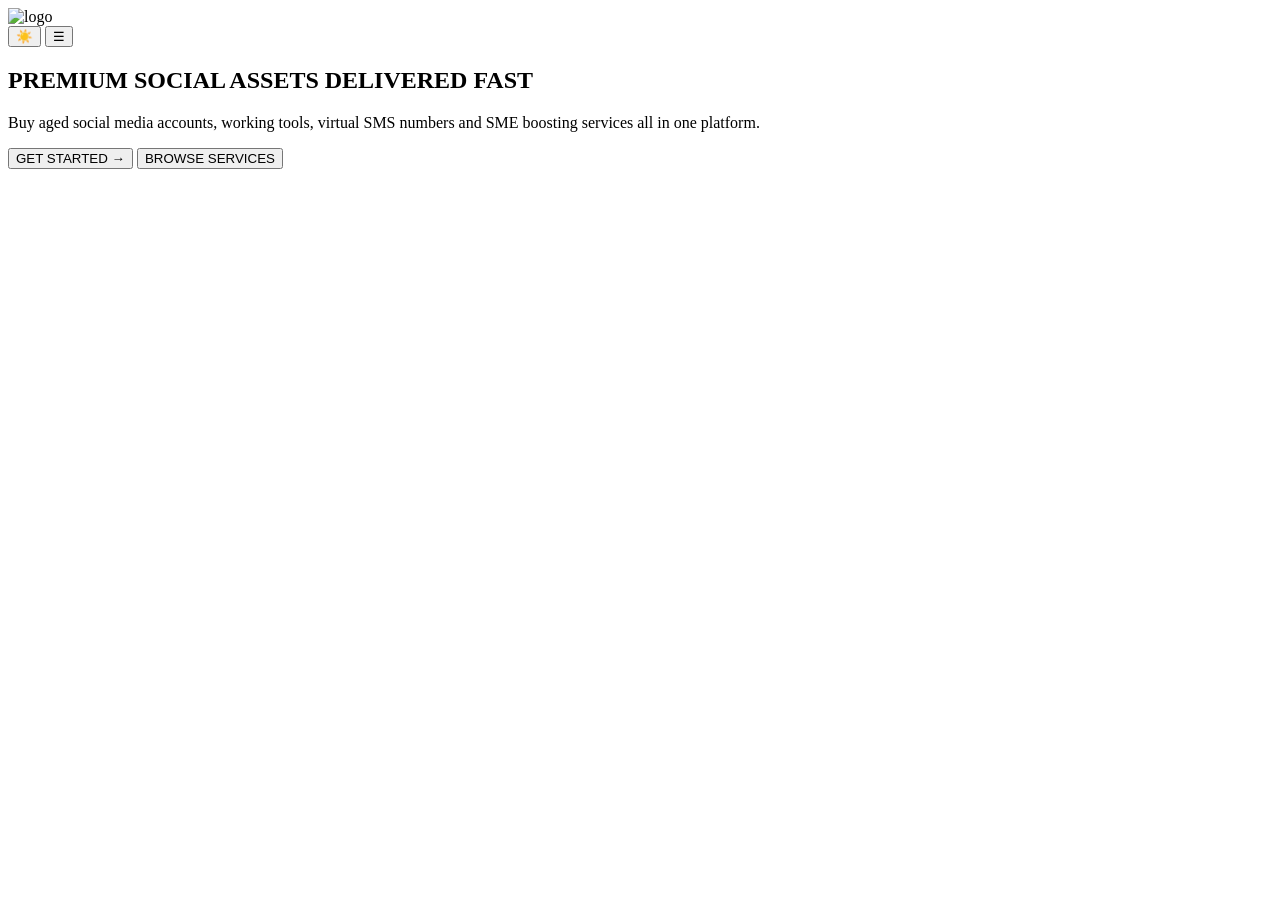
==== index.html @ 92d4f88a "Add initial HTML structure for ThesuftMedia" ====
<!DOCTYPE html>
<html lang="en">
<head>
<meta charset="UTF-8">
<meta name="viewport" content="width=device-width, initial-scale=1.0">
<title>ThesuftMedia</title>

<link rel="stylesheet" href="style.css">

<link rel="preconnect" href="https://fonts.googleapis.com">
<link rel="preconnect" href="https://fonts.gstatic.com" crossorigin>

<link href="https://fonts.googleapis.com/css2?family=Poppins:wght@300;400;500;600;700;800&display=swap" rel="stylesheet">
</head>

<body>

<header>

<div class="logo">

<img src="logo.png" alt="logo">

</div>

<div class="menu">

<button>☀️</button>

<button>☰</button>

</div>

</header>


<section class="hero">

<h1>

PREMIUM

<span>SOCIAL</span>

ASSETS

DELIVERED

FAST

</h1>

<p>

Buy aged social media accounts, working tools,

virtual SMS numbers and SME boosting services

all in one platform.

</p>

<div class="buttons">

<button class="green">

GET STARTED →

</button>

<button class="white">

BROWSE SERVICES

</button>

</div>

</section>

<script src="script.js"></script>

</body>
</html>
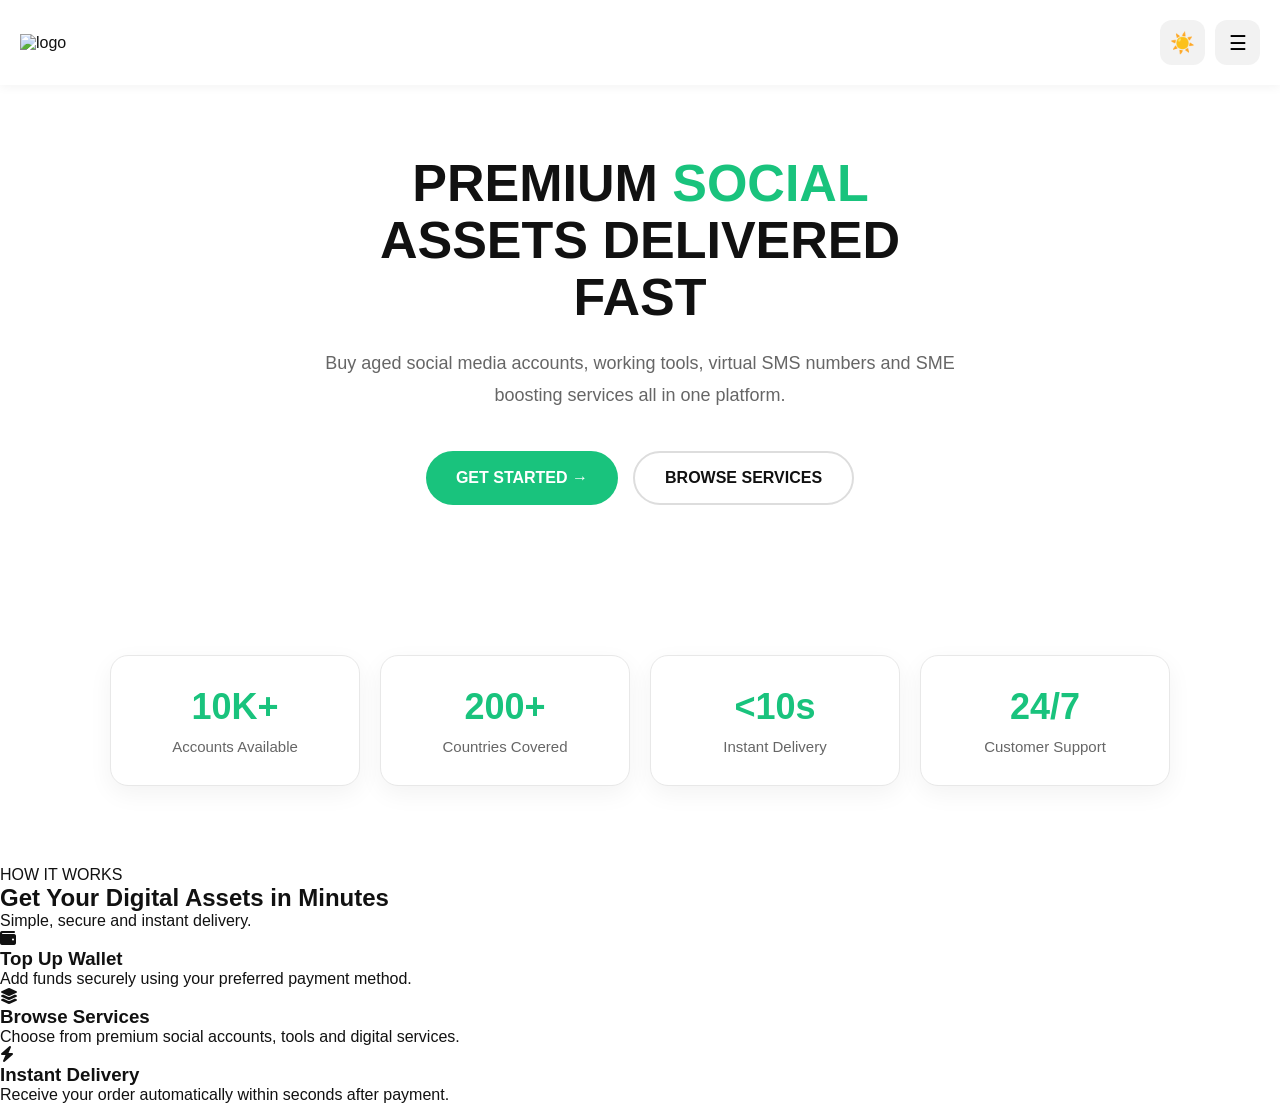
==== commit af88a655: "Enhance index.html with new sections Added statistics and how-it-works sections to the homepage." ====
--- a/index.html
+++ b/index.html
@@ -4,7 +4,7 @@
 <meta charset="UTF-8">
 <meta name="viewport" content="width=device-width, initial-scale=1.0">
 <title>ThesuftMedia</title>
-
+<link rel="stylesheet" href="https://cdnjs.cloudflare.com/ajax/libs/font-awesome/6.6.0/css/all.min.css">
 <link rel="stylesheet" href="style.css">
 
 <link rel="preconnect" href="https://fonts.googleapis.com">
@@ -77,8 +77,85 @@
 </div>
 
 </section>
+<section class="stats">
 
-<script src="script.js"></script>
+    <div class="stat-card">
+        <h2>10K+</h2>
+        <p>Accounts Available</p>
+    </div>
+
+    <div class="stat-card">
+        <h2>200+</h2>
+        <p>Countries Covered</p>
+    </div>
+
+    <div class="stat-card">
+        <h2>&lt;10s</h2>
+        <p>Instant Delivery</p>
+    </div>
+
+    <div class="stat-card">
+        <h2>24/7</h2>
+        <p>Customer Support</p>
+    </div>
+
+</section>
+<section class="how-it-works">
+
+    <div class="section-title">
+        <span>HOW IT WORKS</span>
+        <h2>Get Your Digital Assets in Minutes</h2>
+        <p>Simple, secure and instant delivery.</p>
+    </div>
+
+    <div class="steps">
+
+        <div class="step-card">
+
+            <div class="step-icon">
+                <i class="fa-solid fa-wallet"></i>
+            </div>
+
+            <h3>Top Up Wallet</h3>
+
+            <p>
+                Add funds securely using your preferred payment method.
+            </p>
+
+        </div>
+
+        <div class="step-card">
+
+            <div class="step-icon">
+                <i class="fa-solid fa-layer-group"></i>
+            </div>
+
+            <h3>Browse Services</h3>
+
+            <p>
+                Choose from premium social accounts, tools and digital services.
+            </p>
+
+        </div>
+
+        <div class="step-card">
+
+            <div class="step-icon">
+                <i class="fa-solid fa-bolt"></i>
+            </div>
+
+            <h3>Instant Delivery</h3>
+
+            <p>
+                Receive your order automatically within seconds after payment.
+            </p>
+
+        </div>
+
+    </div>
+
+</section>
+  <script src="script.js"></script>
 
 </body>
 </html>
--- a/style.css
+++ b/style.css
@@ -0,0 +1,157 @@
+*{
+margin:0;
+padding:0;
+box-sizing:border-box;
+font-family:'Poppins',sans-serif;
+}
+
+body{
+background:#ffffff;
+color:#111;
+}
+
+header{
+display:flex;
+justify-content:space-between;
+align-items:center;
+padding:20px;
+position:sticky;
+top:0;
+background:#fff;
+box-shadow:0 2px 10px rgba(0,0,0,.05);
+z-index:1000;
+}
+
+.logo img{
+height:45px;
+}
+
+.menu{
+display:flex;
+gap:10px;
+}
+
+.menu button{
+width:45px;
+height:45px;
+border:none;
+border-radius:12px;
+background:#f2f2f2;
+font-size:20px;
+cursor:pointer;
+transition:.3s;
+}
+
+.menu button:hover{
+background:#19c37d;
+color:white;
+}
+
+.hero{
+padding:70px 20px;
+text-align:center;
+max-width:700px;
+margin:auto;
+}
+
+.hero h1{
+font-size:52px;
+font-weight:800;
+line-height:1.1;
+margin-bottom:20px;
+}
+
+.hero span{
+color:#19c37d;
+}
+
+.hero p{
+font-size:18px;
+color:#666;
+line-height:1.8;
+margin-bottom:40px;
+}
+
+.buttons{
+display:flex;
+justify-content:center;
+gap:15px;
+flex-wrap:wrap;
+}
+
+.green{
+background:#19c37d;
+color:white;
+border:none;
+padding:16px 30px;
+border-radius:50px;
+font-size:16px;
+font-weight:600;
+cursor:pointer;
+transition:.3s;
+}
+
+.green:hover{
+transform:translateY(-3px);
+}
+
+.white{
+background:white;
+color:#111;
+border:2px solid #ddd;
+padding:16px 30px;
+border-radius:50px;
+font-size:16px;
+font-weight:600;
+cursor:pointer;
+transition:.3s;
+}
+
+.white:hover{
+background:#f5f5f5;
+}
+
+@media(max-width:768px){
+
+.hero h1{
+font-size:40px;
+}
+
+.hero p{
+font-size:16px;
+}
+
+}
+.stats{
+    max-width:1100px;
+    margin:60px auto;
+    padding:20px;
+    display:grid;
+    grid-template-columns:repeat(auto-fit,minmax(180px,1fr));
+    gap:20px;
+}
+
+.stat-card{
+    background:#fff;
+    border:1px solid #e8e8e8;
+    border-radius:18px;
+    padding:30px 20px;
+    text-align:center;
+    box-shadow:0 8px 25px rgba(0,0,0,.05);
+    transition:.3s;
+}
+
+.stat-card:hover{
+    transform:translateY(-6px);
+}
+
+.stat-card h2{
+    font-size:36px;
+    color:#19c37d;
+    margin-bottom:10px;
+}
+
+.stat-card p{
+    color:#666;
+    font-size:15px;
+}
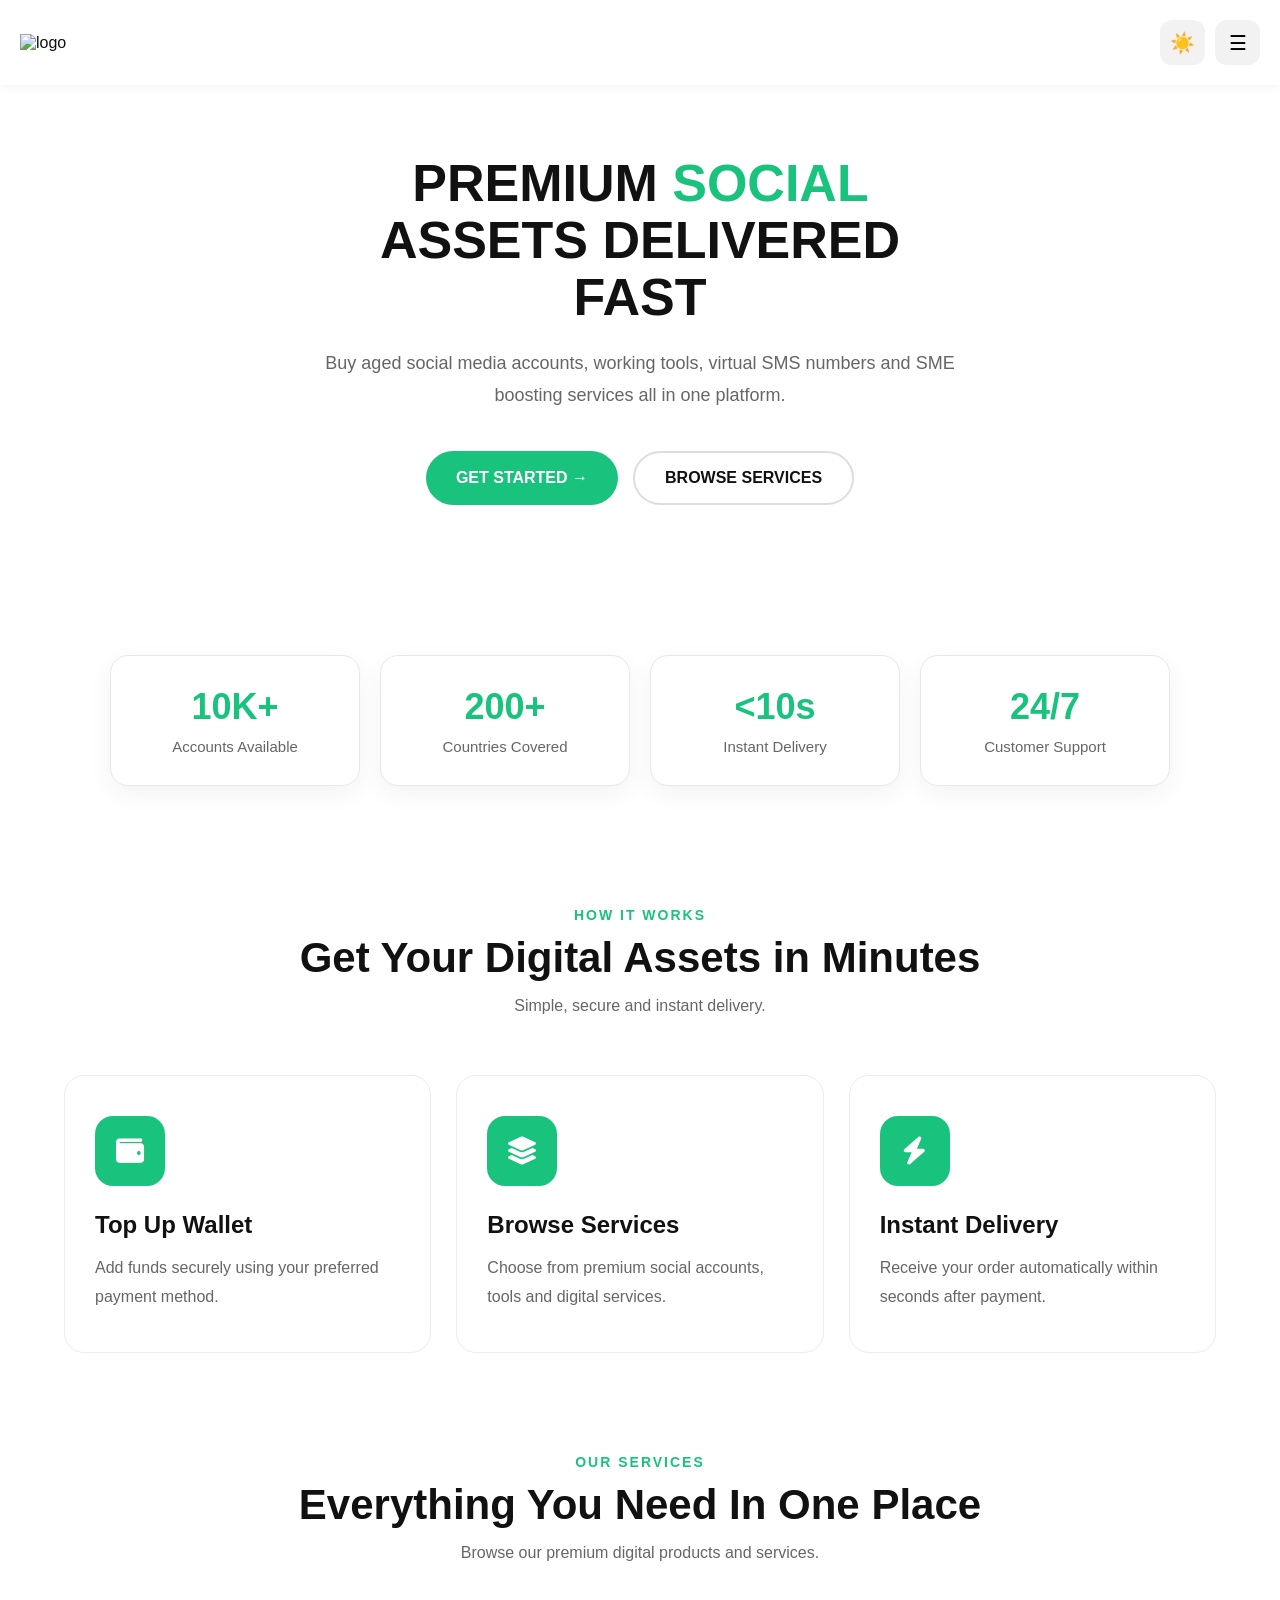
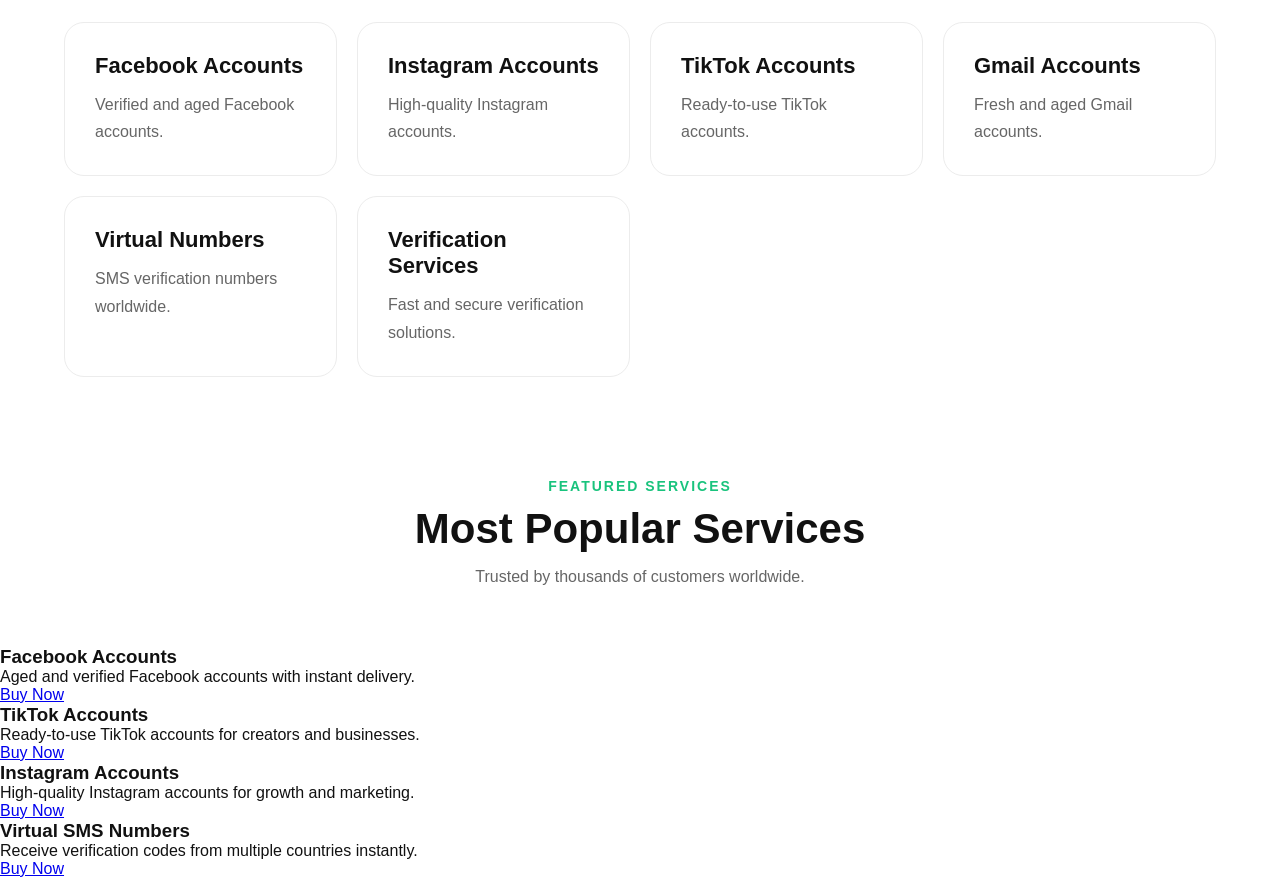
==== commit 91d6b814: "Add services and featured services sections Added sections for services and featured services with c" ====
--- a/index.html
+++ b/index.html
@@ -155,7 +155,87 @@
     </div>
 
 </section>
-  <script src="script.js"></script>
+ <section class="services">
+
+    <div class="section-title">
+        <span>OUR SERVICES</span>
+        <h2>Everything You Need In One Place</h2>
+        <p>Browse our premium digital products and services.</p>
+    </div>
+
+    <div class="service-grid">
+
+        <div class="service-card">
+            <h3>Facebook Accounts</h3>
+            <p>Verified and aged Facebook accounts.</p>
+        </div>
+
+        <div class="service-card">
+            <h3>Instagram Accounts</h3>
+            <p>High-quality Instagram accounts.</p>
+        </div>
+
+        <div class="service-card">
+            <h3>TikTok Accounts</h3>
+            <p>Ready-to-use TikTok accounts.</p>
+        </div>
+
+        <div class="service-card">
+            <h3>Gmail Accounts</h3>
+            <p>Fresh and aged Gmail accounts.</p>
+        </div>
+
+        <div class="service-card">
+            <h3>Virtual Numbers</h3>
+            <p>SMS verification numbers worldwide.</p>
+        </div>
+
+        <div class="service-card">
+            <h3>Verification Services</h3>
+            <p>Fast and secure verification solutions.</p>
+        </div>
+
+    </div>
+
+</section>
+   <section class="featured-services">
+
+    <div class="section-title">
+        <span>FEATURED SERVICES</span>
+        <h2>Most Popular Services</h2>
+        <p>Trusted by thousands of customers worldwide.</p>
+    </div>
+
+    <div class="featured-grid">
+
+        <div class="featured-card">
+            <h3>Facebook Accounts</h3>
+            <p>Aged and verified Facebook accounts with instant delivery.</p>
+            <a href="#" class="buy-btn">Buy Now</a>
+        </div>
+
+        <div class="featured-card">
+            <h3>TikTok Accounts</h3>
+            <p>Ready-to-use TikTok accounts for creators and businesses.</p>
+            <a href="#" class="buy-btn">Buy Now</a>
+        </div>
+
+        <div class="featured-card">
+            <h3>Instagram Accounts</h3>
+            <p>High-quality Instagram accounts for growth and marketing.</p>
+            <a href="#" class="buy-btn">Buy Now</a>
+        </div>
+
+        <div class="featured-card">
+            <h3>Virtual SMS Numbers</h3>
+            <p>Receive verification codes from multiple countries instantly.</p>
+            <a href="#" class="buy-btn">Buy Now</a>
+        </div>
+
+    </div>
+
+</section>
+    <script src="script.js"></script>
 
 </body>
 </html>
--- a/style.css
+++ b/style.css
@@ -155,3 +155,107 @@
     color:#666;
     font-size:15px;
 }
+.how-it-works{
+    width:90%;
+    max-width:1200px;
+    margin:100px auto;
+}
+
+.section-title{
+    text-align:center;
+    margin-bottom:60px;
+}
+
+.section-title span{
+    color:#19c37d;
+    font-size:14px;
+    font-weight:600;
+    letter-spacing:2px;
+}
+
+.section-title h2{
+    font-size:42px;
+    margin-top:10px;
+    font-weight:700;
+}
+
+.section-title p{
+    color:#666;
+    margin-top:15px;
+}
+
+.steps{
+    display:grid;
+    grid-template-columns:repeat(auto-fit,minmax(280px,1fr));
+    gap:25px;
+}
+
+.step-card{
+    background:#fff;
+    border:1px solid #ececec;
+    border-radius:20px;
+    padding:40px 30px;
+    transition:.3s;
+}
+
+.step-card:hover{
+    transform:translateY(-8px);
+    box-shadow:0 20px 50px rgba(0,0,0,.08);
+}
+
+.step-icon{
+    width:70px;
+    height:70px;
+    background:#19c37d;
+    color:white;
+    border-radius:18px;
+    display:flex;
+    justify-content:center;
+    align-items:center;
+    font-size:28px;
+    margin-bottom:25px;
+}
+
+.step-card h3{
+    font-size:24px;
+    margin-bottom:15px;
+}
+
+.step-card p{
+    color:#666;
+    line-height:1.8;
+}
+.services{
+    width:90%;
+    max-width:1200px;
+    margin:100px auto;
+}
+
+.service-grid{
+    display:grid;
+    grid-template-columns:repeat(auto-fit,minmax(250px,1fr));
+    gap:20px;
+}
+
+.service-card{
+    background:#fff;
+    border:1px solid #ececec;
+    border-radius:20px;
+    padding:30px;
+    transition:.3s;
+}
+
+.service-card:hover{
+    transform:translateY(-6px);
+    box-shadow:0 20px 40px rgba(0,0,0,.08);
+}
+
+.service-card h3{
+    margin-bottom:12px;
+    font-size:22px;
+}
+
+.service-card p{
+    color:#666;
+    line-height:1.7;
+}
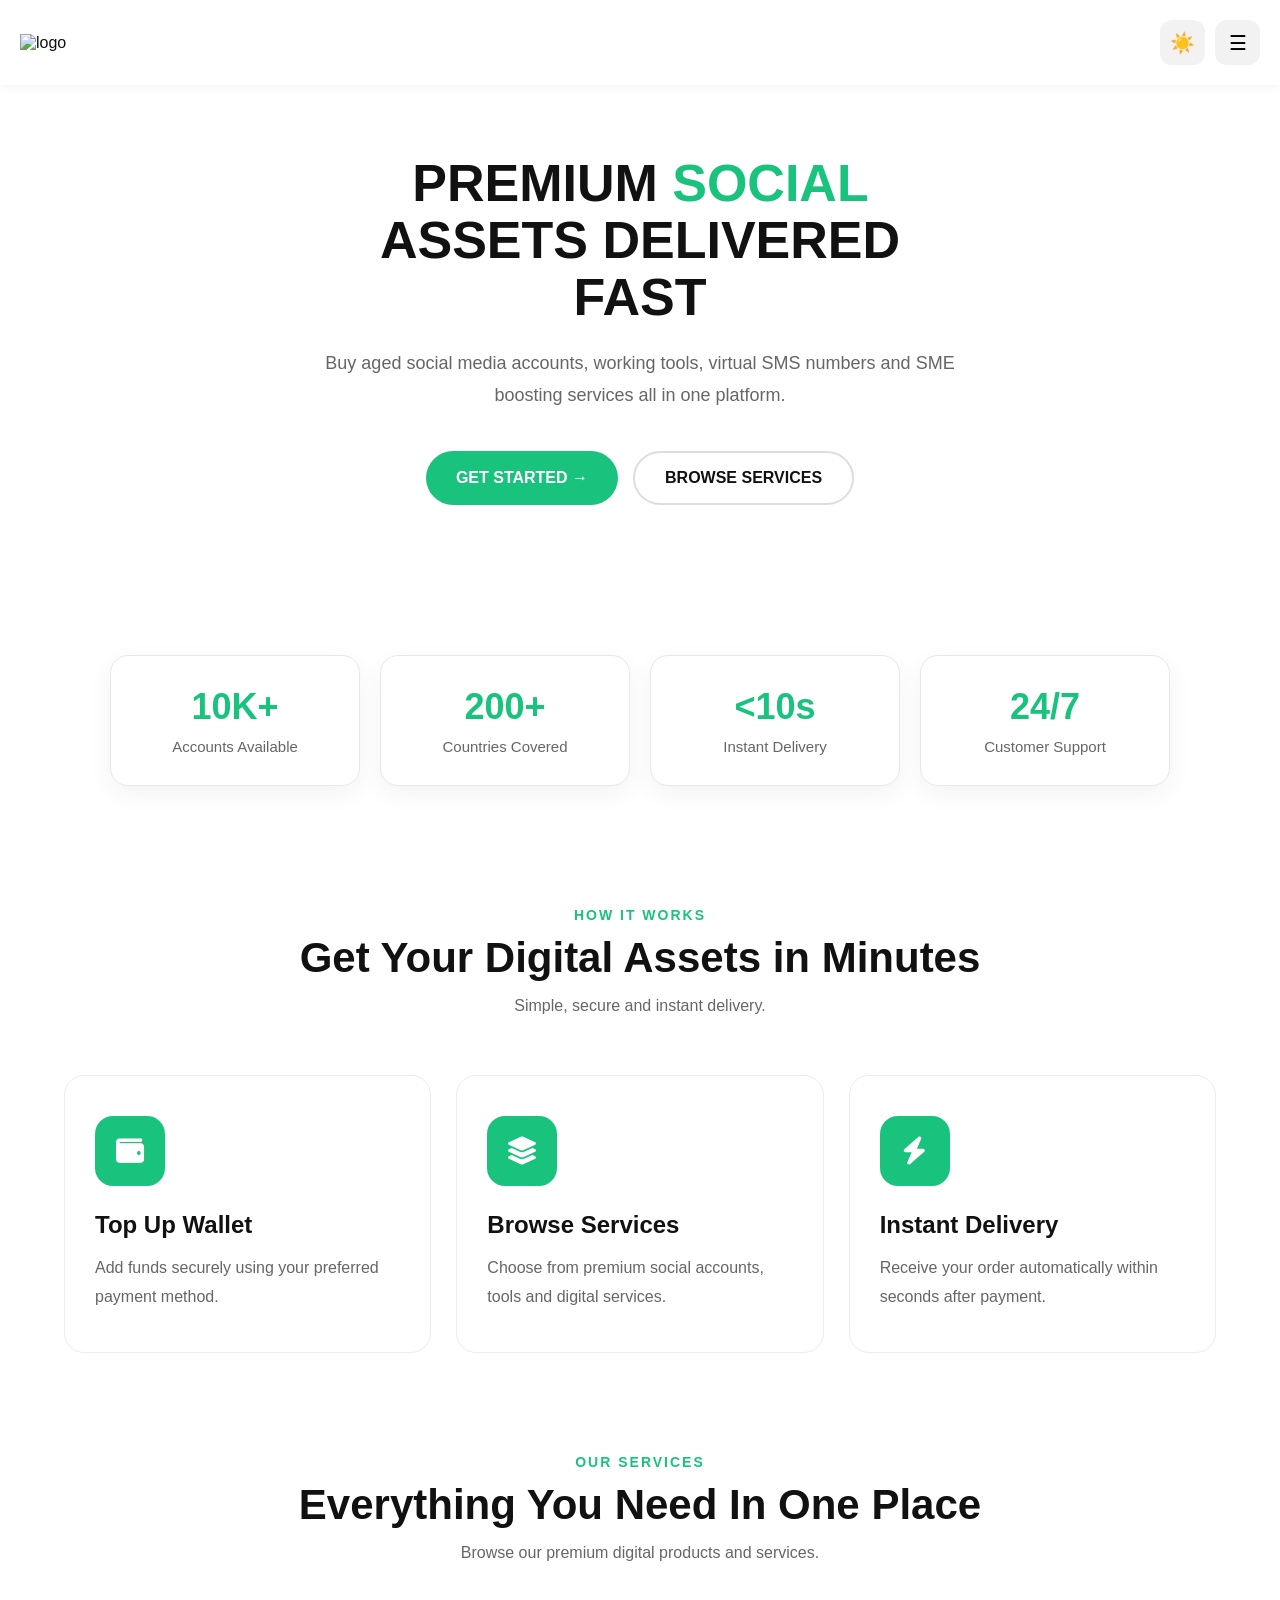
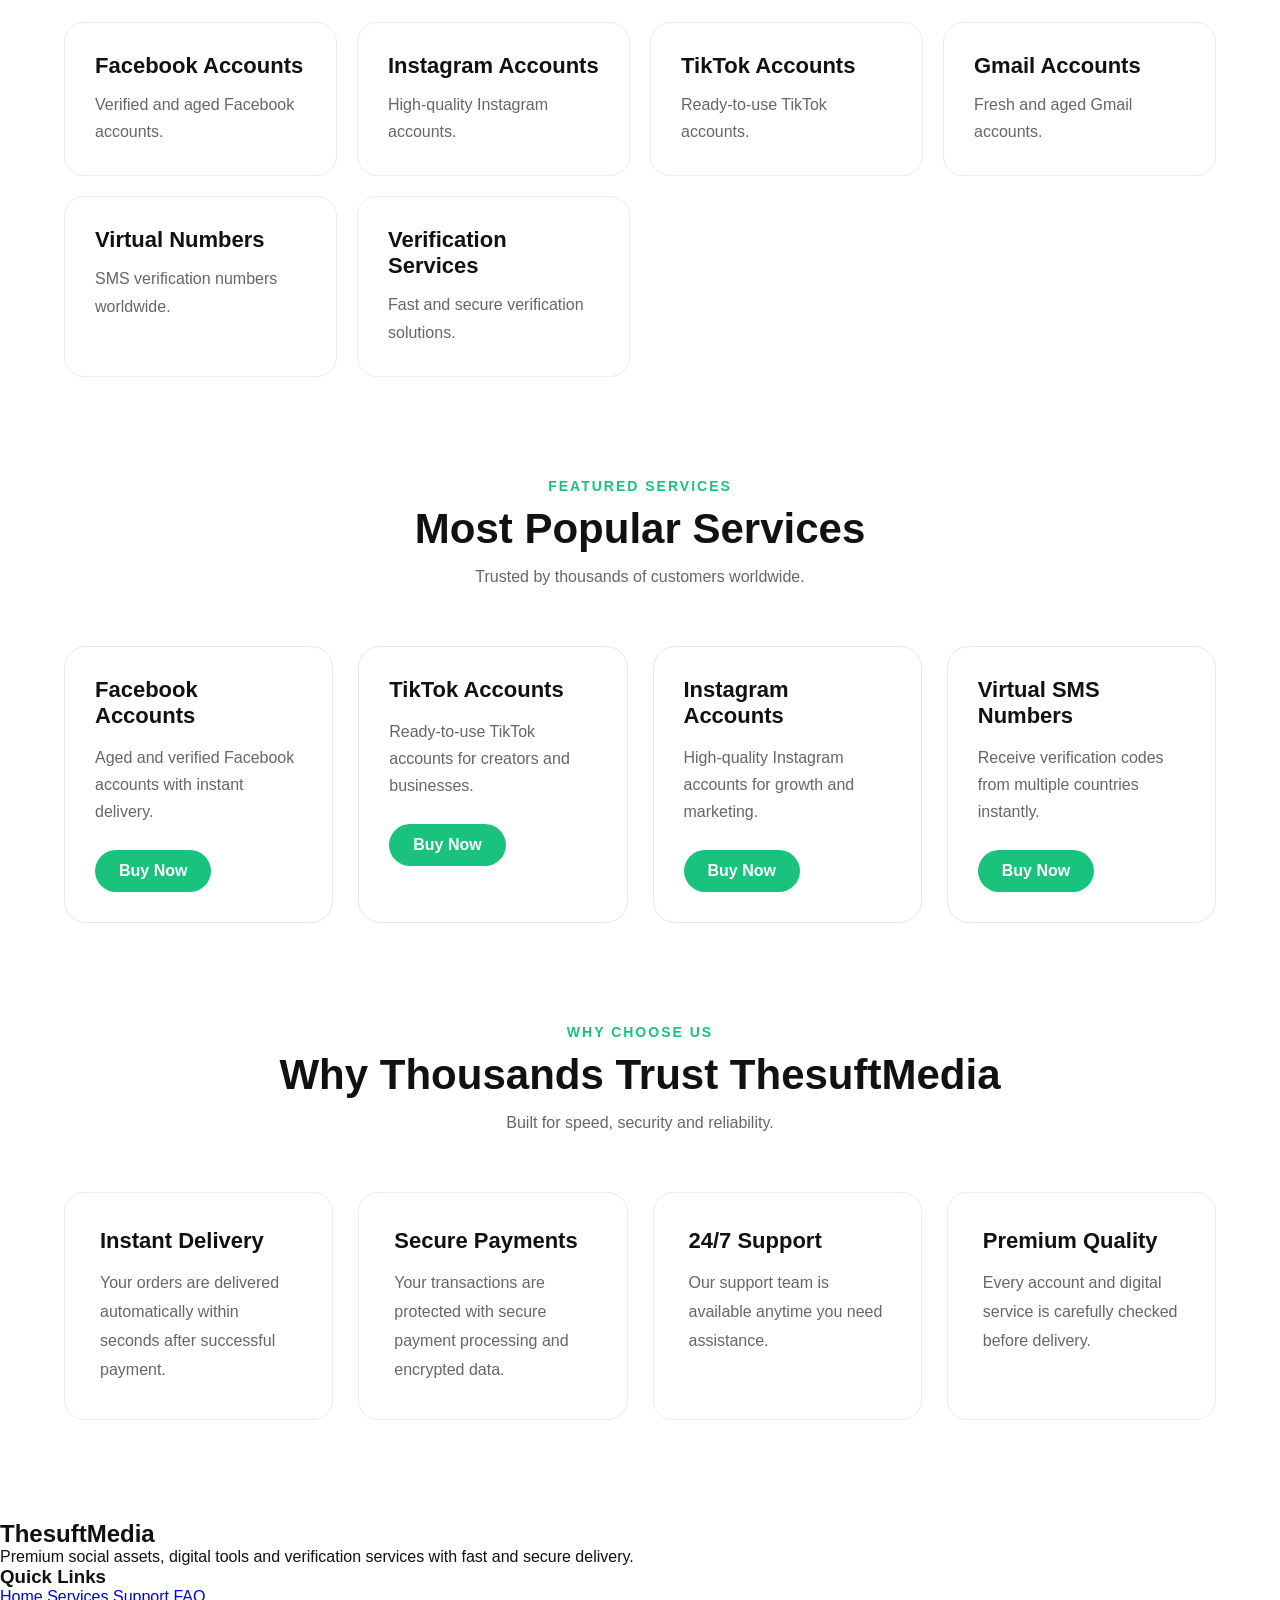
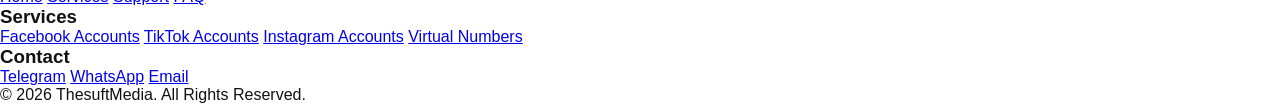
==== commit 32e773e5: "Add 'Why Choose Us' section and footer to index.html" ====
--- a/index.html
+++ b/index.html
@@ -235,6 +235,94 @@
     </div>
 
 </section>
+   <section class="why-us">
+
+    <div class="section-title">
+        <span>WHY CHOOSE US</span>
+        <h2>Why Thousands Trust ThesuftMedia</h2>
+        <p>Built for speed, security and reliability.</p>
+    </div>
+
+    <div class="why-grid">
+
+        <div class="why-card">
+            <h3>Instant Delivery</h3>
+            <p>Your orders are delivered automatically within seconds after successful payment.</p>
+        </div>
+
+        <div class="why-card">
+            <h3>Secure Payments</h3>
+            <p>Your transactions are protected with secure payment processing and encrypted data.</p>
+        </div>
+
+        <div class="why-card">
+            <h3>24/7 Support</h3>
+            <p>Our support team is available anytime you need assistance.</p>
+        </div>
+
+        <div class="why-card">
+            <h3>Premium Quality</h3>
+            <p>Every account and digital service is carefully checked before delivery.</p>
+        </div>
+
+    </div>
+
+</section> 
+    <footer>
+
+    <div class="footer-container">
+
+        <div class="footer-brand">
+
+            <h2>ThesuftMedia</h2>
+
+            <p>
+                Premium social assets, digital tools and verification services with fast and secure delivery.
+            </p>
+
+        </div>
+
+        <div class="footer-links">
+
+            <h3>Quick Links</h3>
+
+            <a href="#">Home</a>
+            <a href="#">Services</a>
+            <a href="#">Support</a>
+            <a href="#">FAQ</a>
+
+        </div>
+
+        <div class="footer-links">
+
+            <h3>Services</h3>
+
+            <a href="#">Facebook Accounts</a>
+            <a href="#">TikTok Accounts</a>
+            <a href="#">Instagram Accounts</a>
+            <a href="#">Virtual Numbers</a>
+
+        </div>
+
+        <div class="footer-links">
+
+            <h3>Contact</h3>
+
+            <a href="#">Telegram</a>
+            <a href="#">WhatsApp</a>
+            <a href="#">Email</a>
+
+        </div>
+
+    </div>
+
+    <div class="copyright">
+
+        © 2026 ThesuftMedia. All Rights Reserved.
+
+    </div>
+
+</footer>
     <script src="script.js"></script>
 
 </body>
--- a/style.css
+++ b/style.css
@@ -259,3 +259,87 @@
     color:#666;
     line-height:1.7;
 }
+.featured-services{
+    width:90%;
+    max-width:1200px;
+    margin:100px auto;
+}
+
+.featured-grid{
+    display:grid;
+    grid-template-columns:repeat(auto-fit,minmax(260px,1fr));
+    gap:25px;
+}
+
+.featured-card{
+    background:#ffffff;
+    border:1px solid #e8e8e8;
+    border-radius:22px;
+    padding:30px;
+    transition:0.3s;
+}
+
+.featured-card:hover{
+    transform:translateY(-8px);
+    box-shadow:0 20px 40px rgba(0,0,0,0.08);
+}
+
+.featured-card h3{
+    font-size:22px;
+    margin-bottom:15px;
+}
+
+.featured-card p{
+    color:#666;
+    line-height:1.7;
+    margin-bottom:25px;
+}
+
+.buy-btn{
+    display:inline-block;
+    background:#19c37d;
+    color:#fff;
+    text-decoration:none;
+    padding:12px 24px;
+    border-radius:50px;
+    font-weight:600;
+    transition:.3s;
+}
+
+.buy-btn:hover{
+    background:#15a96d;
+}
+.why-us{
+    width:90%;
+    max-width:1200px;
+    margin:100px auto;
+}
+
+.why-grid{
+    display:grid;
+    grid-template-columns:repeat(auto-fit,minmax(260px,1fr));
+    gap:25px;
+}
+
+.why-card{
+    background:#fff;
+    border:1px solid #ececec;
+    border-radius:20px;
+    padding:35px;
+    transition:.3s;
+}
+
+.why-card:hover{
+    transform:translateY(-8px);
+    box-shadow:0 18px 40px rgba(0,0,0,.08);
+}
+
+.why-card h3{
+    font-size:22px;
+    margin-bottom:15px;
+}
+
+.why-card p{
+    color:#666;
+    line-height:1.8;
+}
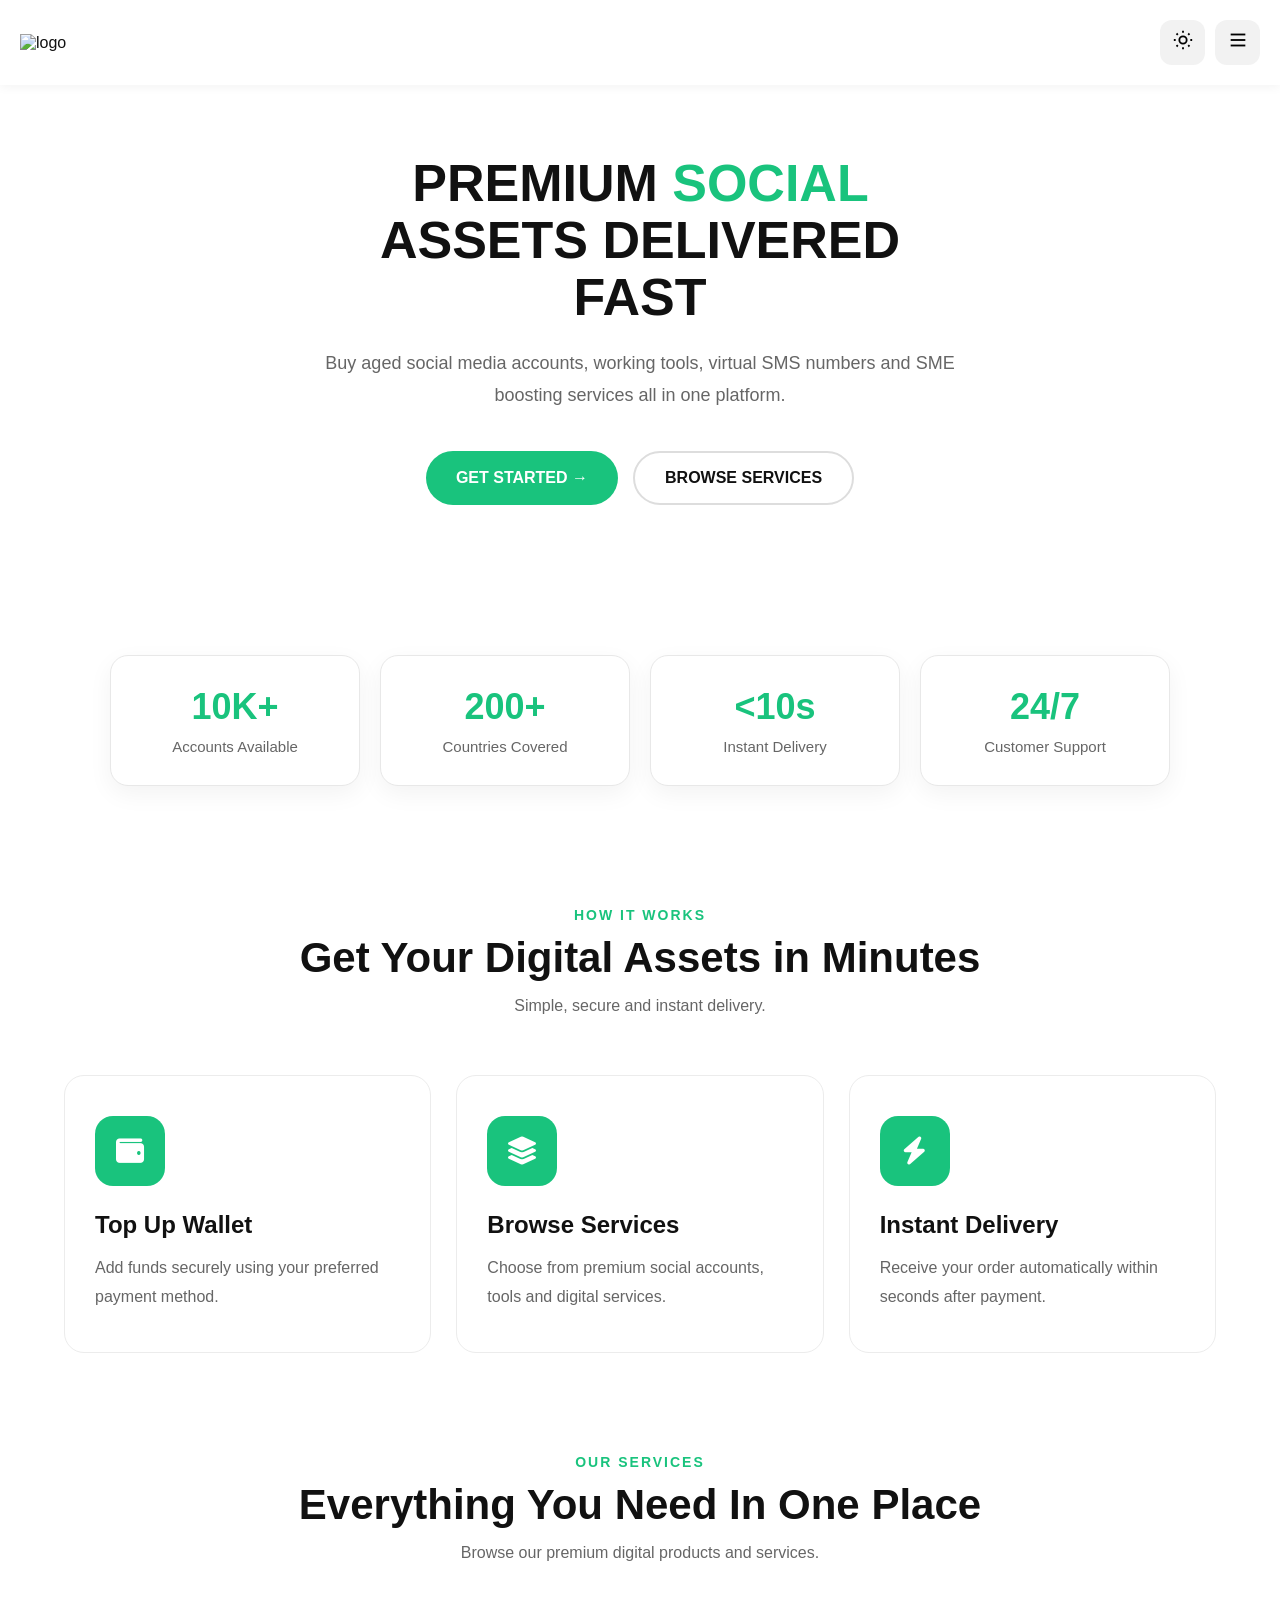
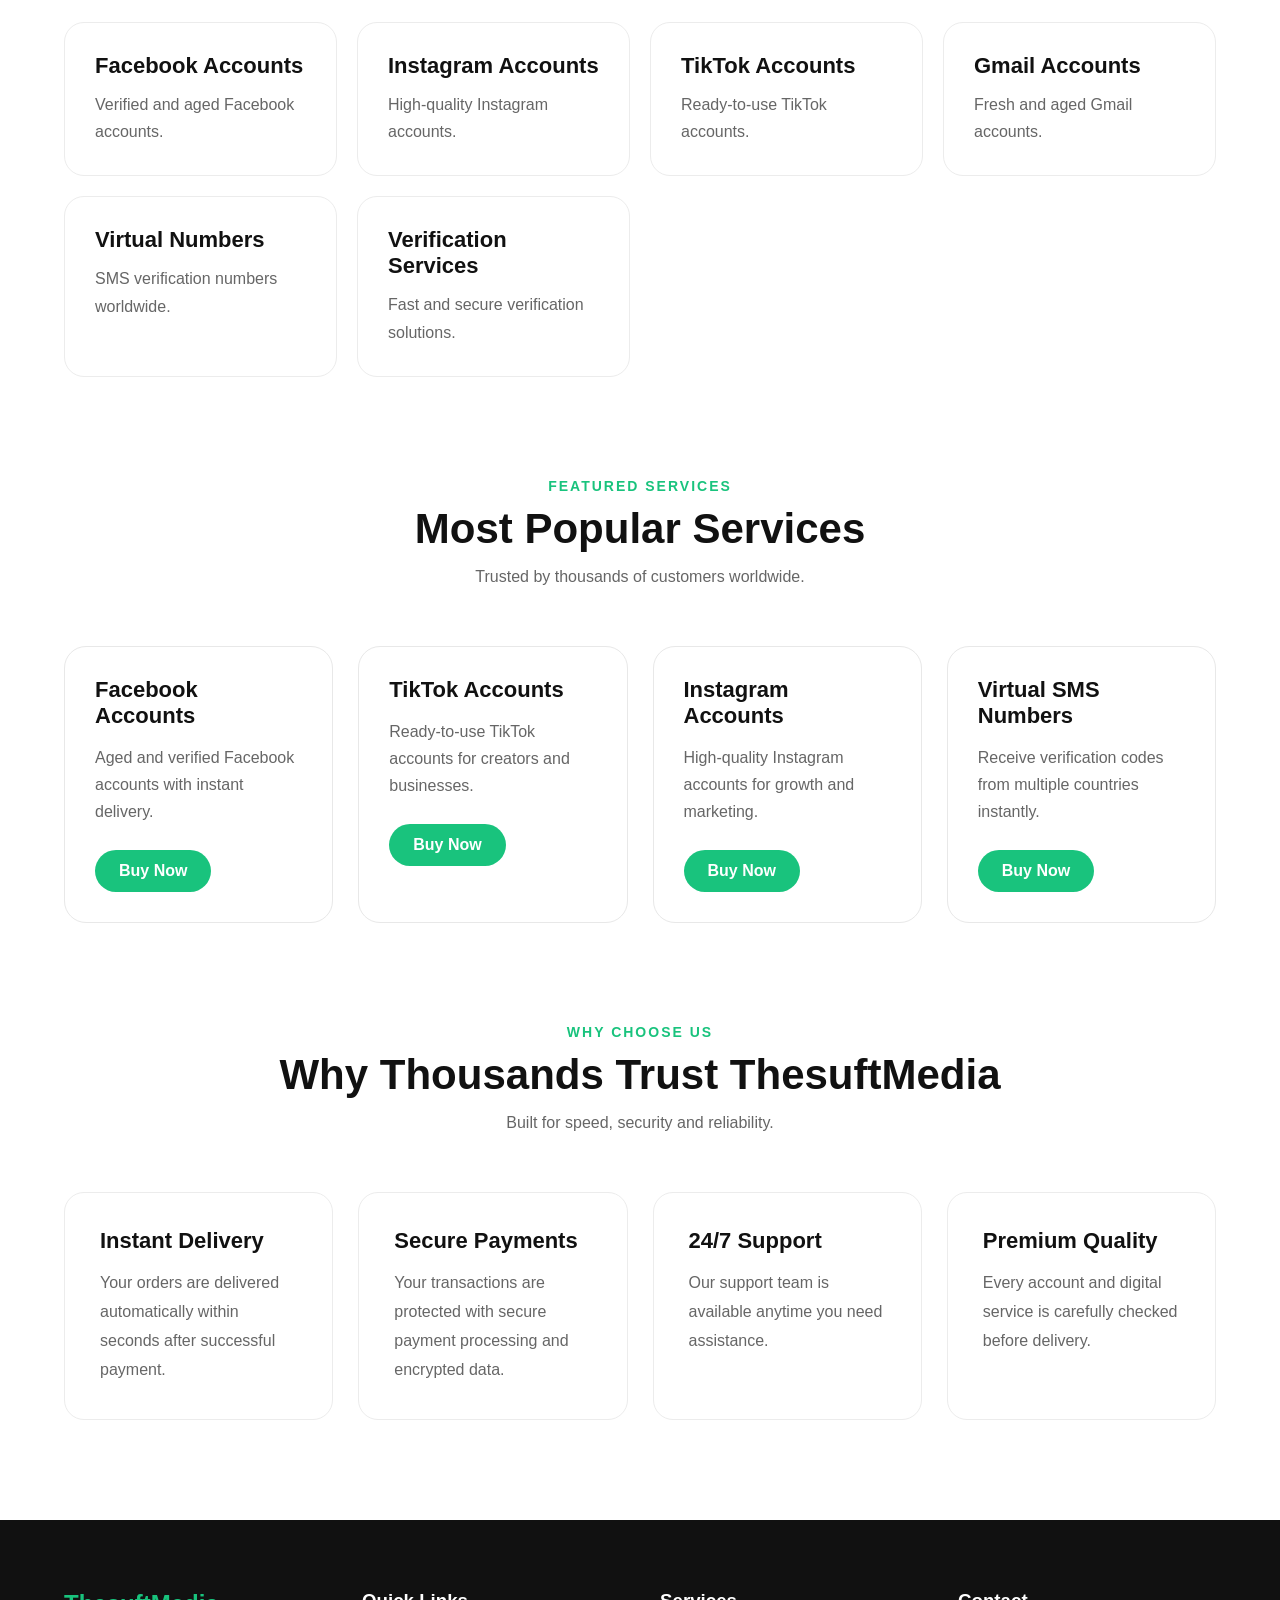
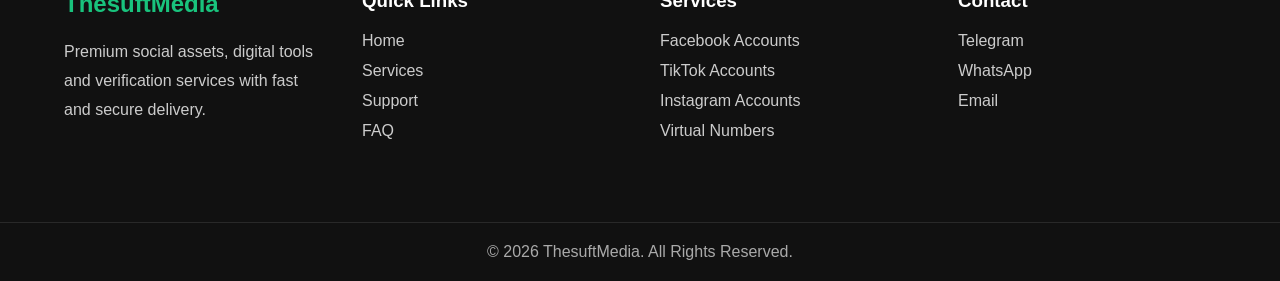
==== commit 6f9b56c5: "Add theme and menu buttons with SVG icons" ====
--- a/index.html
+++ b/index.html
@@ -25,9 +25,20 @@
 
 <div class="menu">
 
-<button>☀️</button>
-
-<button>☰</button>
+<button class="theme-btn">
+    <svg xmlns="http://www.w3.org/2000/svg" width="22" height="22" fill="none" viewBox="0 0 24 24" stroke="currentColor" stroke-width="2">
+        <circle cx="12" cy="12" r="4"/>
+        <path d="M12 2v2M12 20v2M4.93 4.93l1.41 1.41M17.66 17.66l1.41 1.41M2 12h2M20 12h2M4.93 19.07l1.41-1.41M17.66 6.34l1.41-1.41"/>
+    </svg>
+</button>
+
+<button class="menu-btn">
+    <svg xmlns="http://www.w3.org/2000/svg" width="22" height="22" fill="none" viewBox="0 0 24 24" stroke="currentColor" stroke-width="2">
+        <path d="M4 6h16"/>
+        <path d="M4 12h16"/>
+        <path d="M4 18h16"/>
+    </svg>
+</button>
 
 </div>
 
--- a/style.css
+++ b/style.css
@@ -343,3 +343,51 @@
     color:#666;
     line-height:1.8;
 }
+footer{
+    background:#111;
+    color:#fff;
+    margin-top:100px;
+}
+
+.footer-container{
+    width:90%;
+    max-width:1200px;
+    margin:auto;
+    padding:70px 0;
+    display:grid;
+    grid-template-columns:repeat(auto-fit,minmax(220px,1fr));
+    gap:40px;
+}
+
+.footer-brand h2{
+    color:#19c37d;
+    margin-bottom:20px;
+}
+
+.footer-brand p{
+    color:#ccc;
+    line-height:1.8;
+}
+
+.footer-links h3{
+    margin-bottom:20px;
+}
+
+.footer-links a{
+    display:block;
+    color:#ccc;
+    text-decoration:none;
+    margin-bottom:12px;
+    transition:.3s;
+}
+
+.footer-links a:hover{
+    color:#19c37d;
+}
+
+.copyright{
+    text-align:center;
+    padding:20px;
+    border-top:1px solid rgba(255,255,255,.1);
+    color:#aaa;
+}
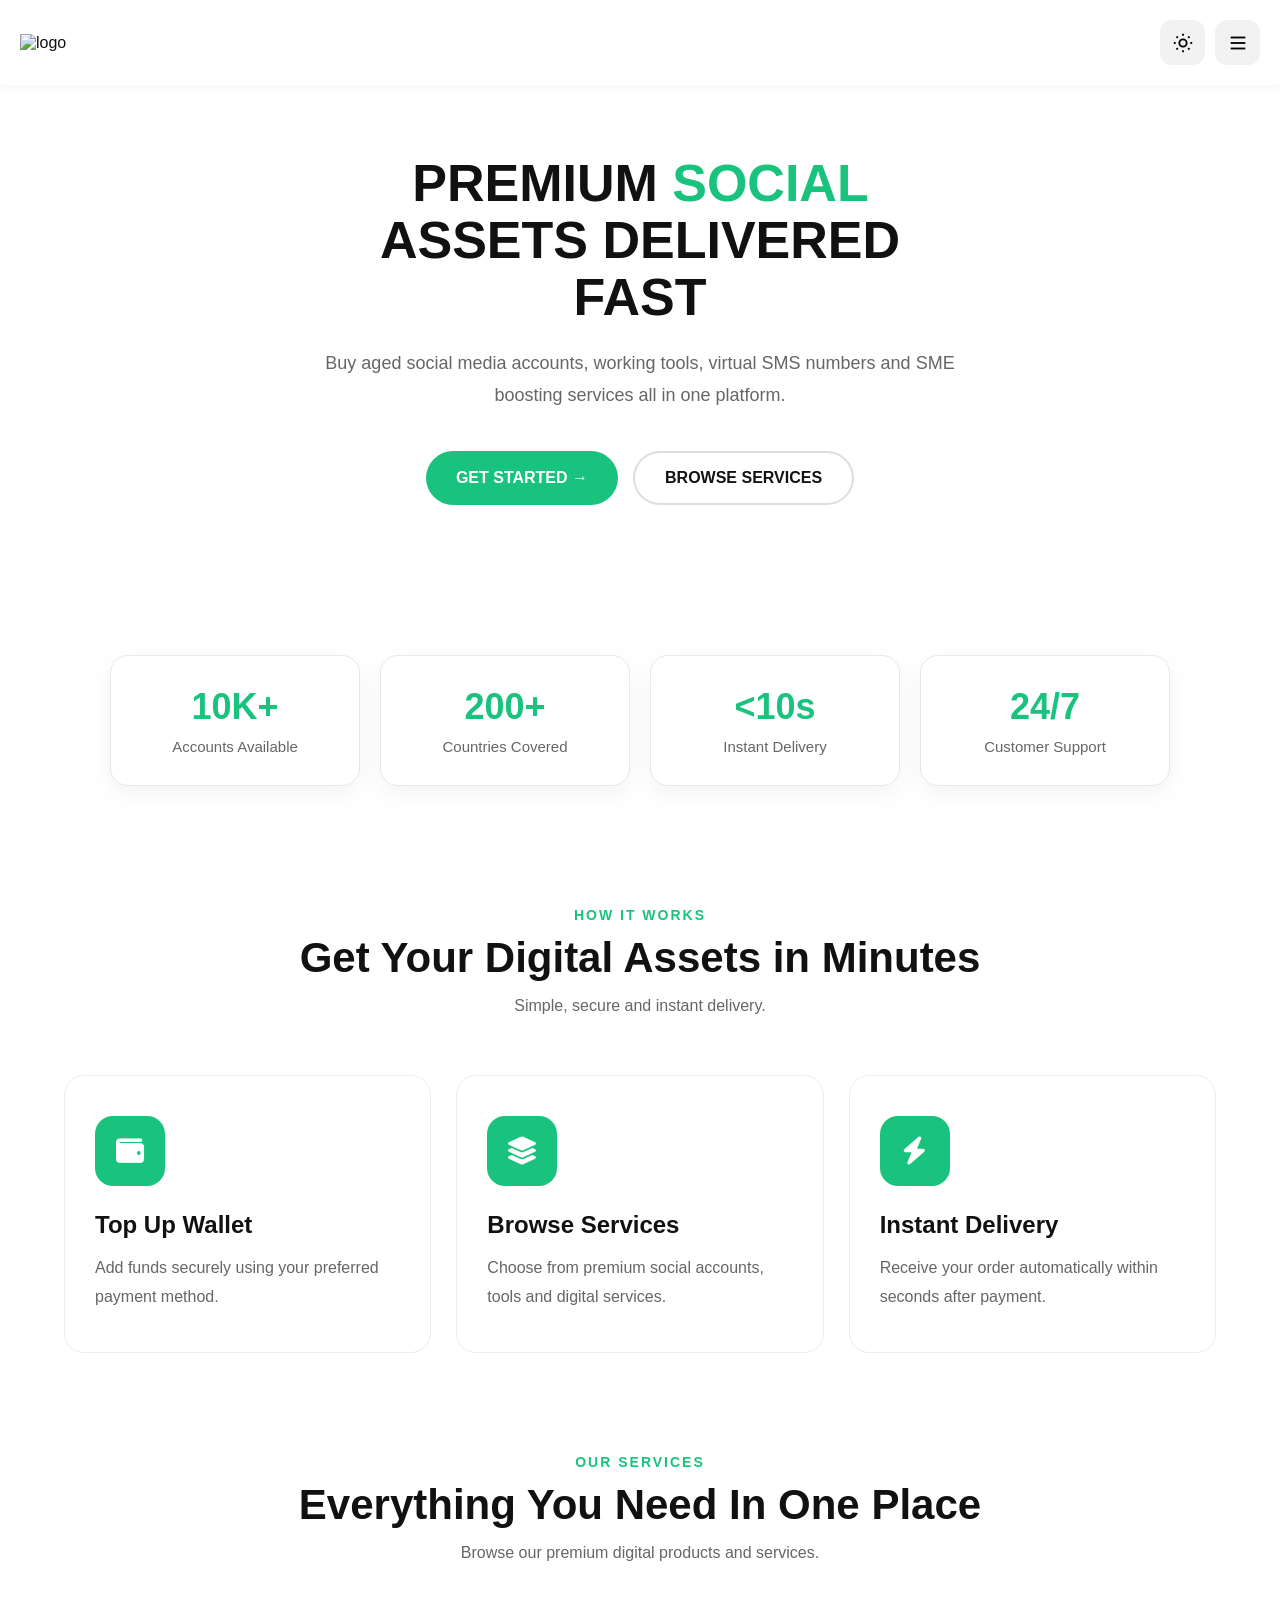
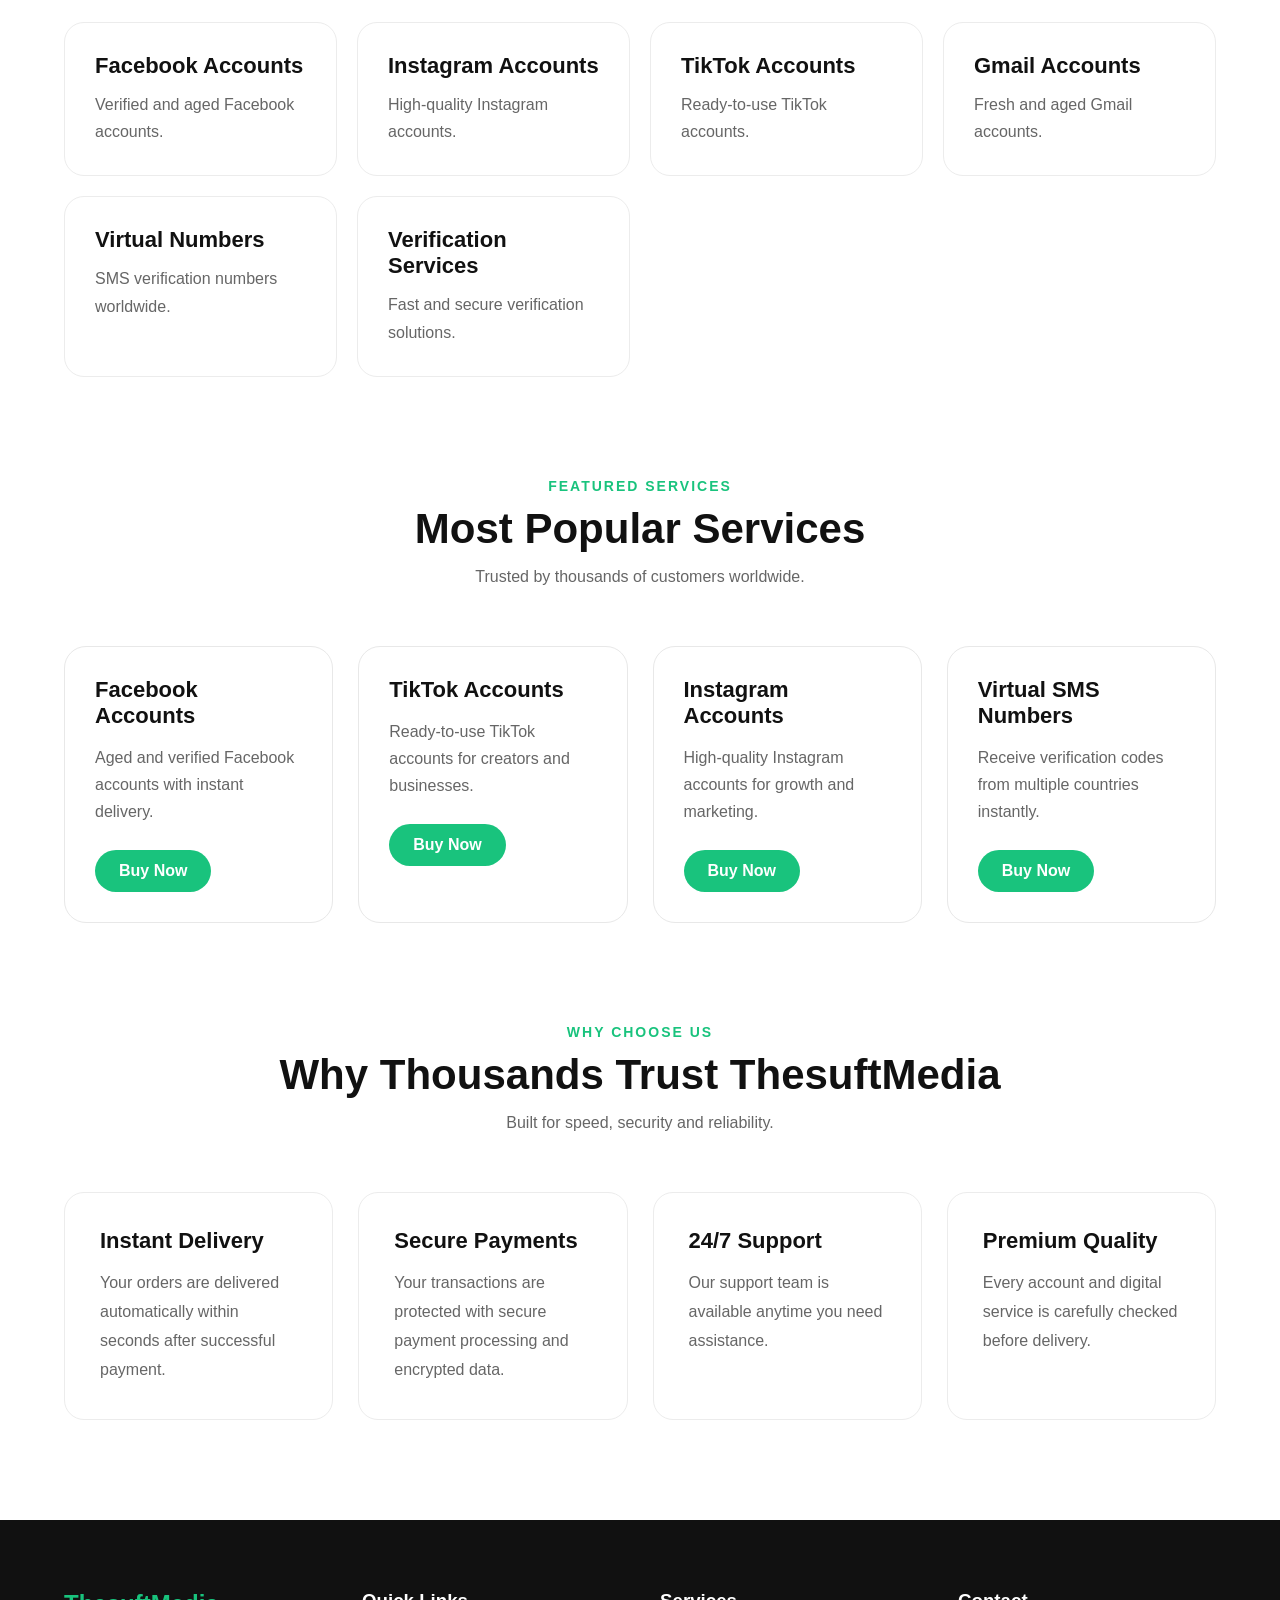
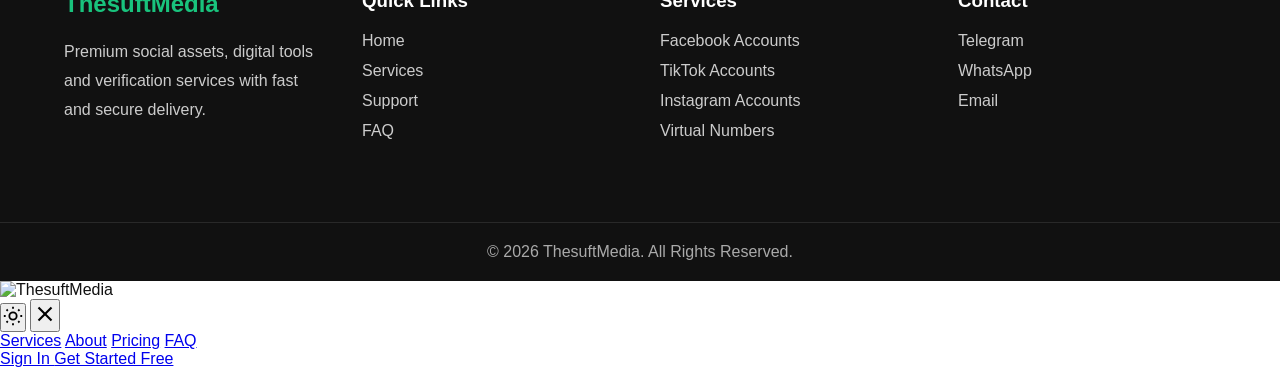
==== commit 4727b75b: "Implement mobile menu and overlay Added mobile menu and overlay for improved navigation." ====
--- a/index.html
+++ b/index.html
@@ -32,7 +32,7 @@
     </svg>
 </button>
 
-<button class="menu-btn">
+<button class="menu-btn" id="openMenu">
     <svg xmlns="http://www.w3.org/2000/svg" width="22" height="22" fill="none" viewBox="0 0 24 24" stroke="currentColor" stroke-width="2">
         <path d="M4 6h16"/>
         <path d="M4 12h16"/>
@@ -334,6 +334,81 @@
     </div>
 
 </footer>
+  <!-- Mobile Menu Overlay -->
+<div id="menuOverlay" class="menu-overlay"></div>
+
+<!-- Mobile Menu -->
+<div id="mobileMenu" class="mobile-menu">
+
+    <div class="mobile-top">
+
+        <img src="logo.png" class="mobile-logo" alt="ThesuftMedia">
+
+        <div class="mobile-icons">
+
+            <button class="theme-toggle" id="themeToggle">
+
+                <svg xmlns="http://www.w3.org/2000/svg"
+                     width="22"
+                     height="22"
+                     fill="none"
+                     viewBox="0 0 24 24"
+                     stroke="currentColor"
+                     stroke-width="2">
+
+                    <circle cx="12" cy="12" r="4"/>
+                    <path d="M12 2v2M12 20v2M4.93 4.93l1.41 1.41M17.66 17.66l1.41 1.41M2 12h2M20 12h2M4.93 19.07l1.41-1.41M17.66 6.34l1.41-1.41"/>
+
+                </svg>
+
+            </button>
+
+            <button id="closeMenu">
+
+                <svg xmlns="http://www.w3.org/2000/svg"
+                     width="26"
+                     height="26"
+                     fill="none"
+                     viewBox="0 0 24 24"
+                     stroke="currentColor"
+                     stroke-width="2">
+
+                    <path d="M18 6L6 18"/>
+                    <path d="M6 6l12 12"/>
+
+                </svg>
+
+            </button>
+
+        </div>
+
+    </div>
+
+    <nav class="mobile-links">
+
+        <a href="#services">Services</a>
+
+        <a href="#about">About</a>
+
+        <a href="#pricing">Pricing</a>
+
+        <a href="#faq">FAQ</a>
+
+    </nav>
+
+    <div class="mobile-buttons">
+
+        <a href="login.html" class="signin-btn">
+            Sign In
+        </a>
+
+        <a href="signup.html" class="signup-btn">
+            Get Started Free
+        </a>
+
+    </div>
+
+</div>
     <script src="script.js"></script>
 
 </body>
--- a/style.css
+++ b/style.css
@@ -391,3 +391,22 @@
     border-top:1px solid rgba(255,255,255,.1);
     color:#aaa;
 }
+.theme-btn,
+.menu-btn{
+    width:45px;
+    height:45px;
+    display:flex;
+    align-items:center;
+    justify-content:center;
+    border:none;
+    border-radius:12px;
+    background:#f4f4f4;
+    cursor:pointer;
+    transition:.3s;
+}
+
+.theme-btn:hover,
+.menu-btn:hover{
+    background:#19c37d;
+    color:#fff;
+}
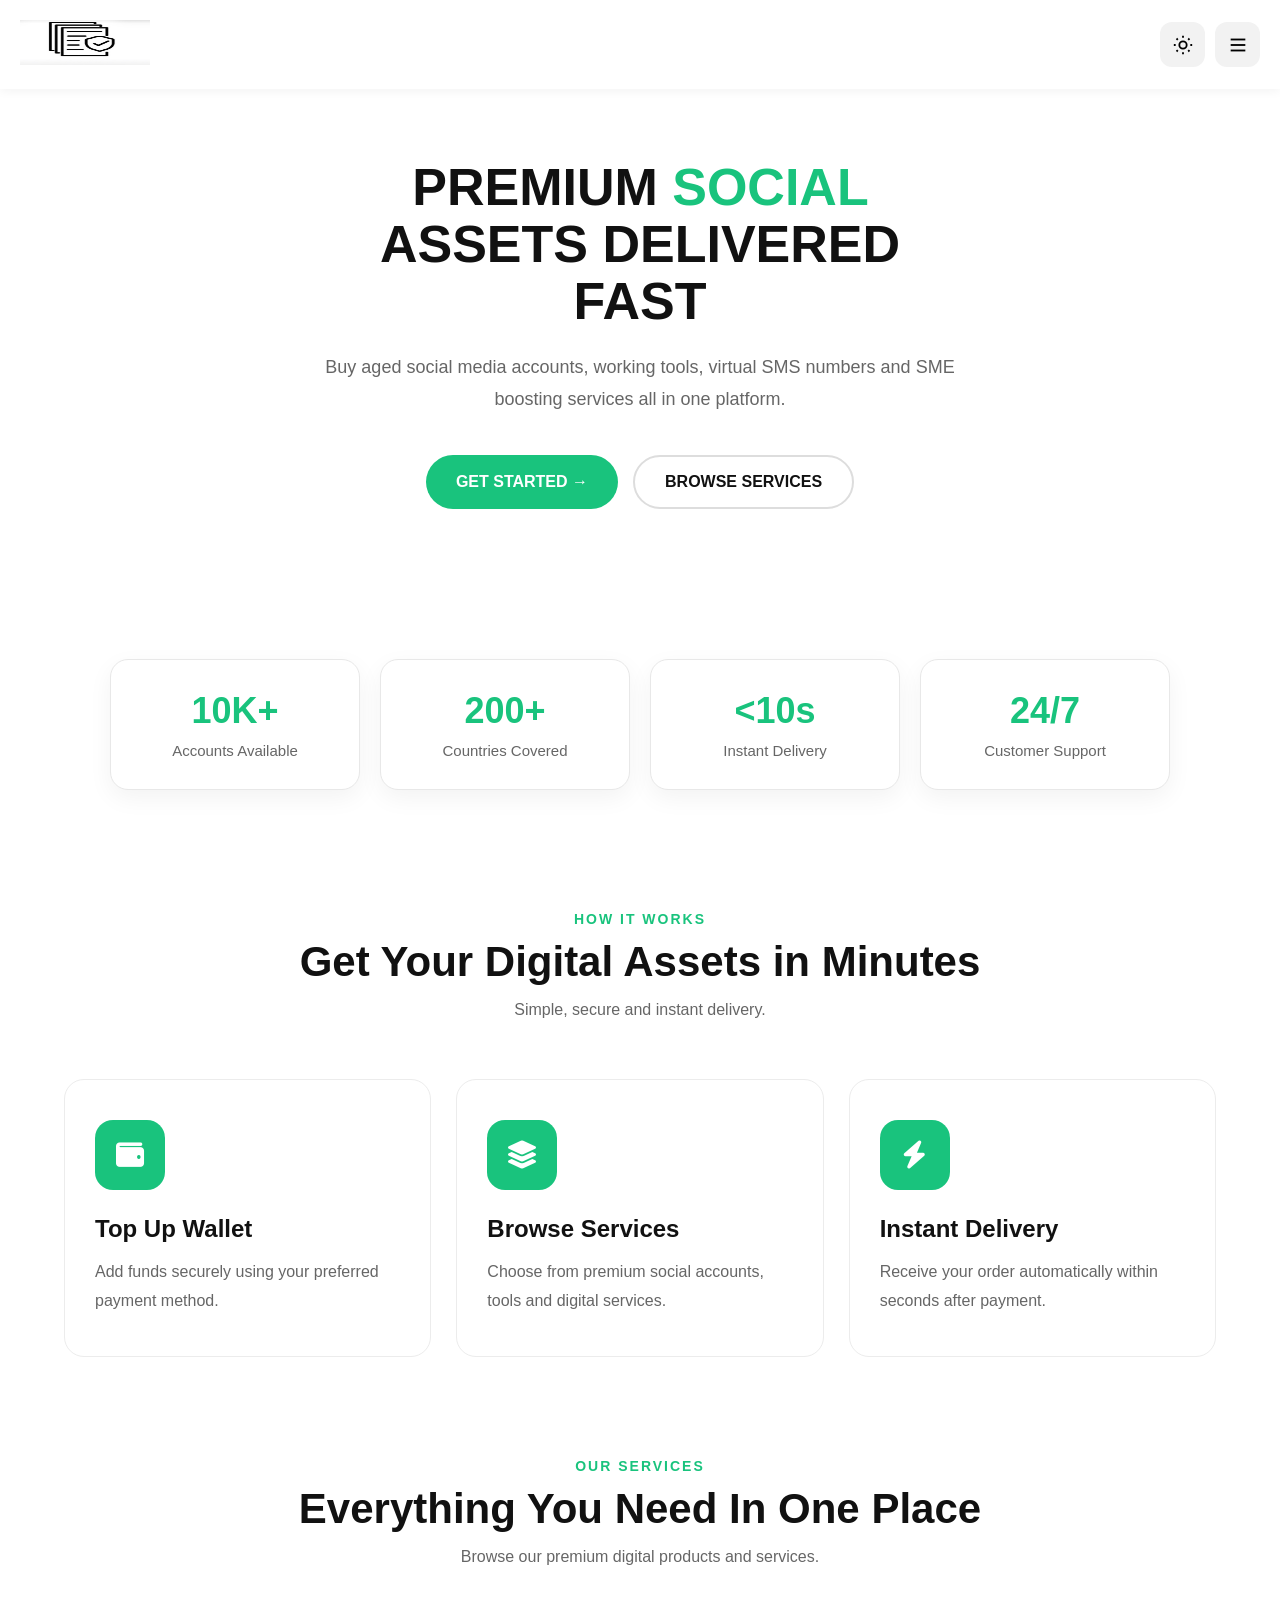
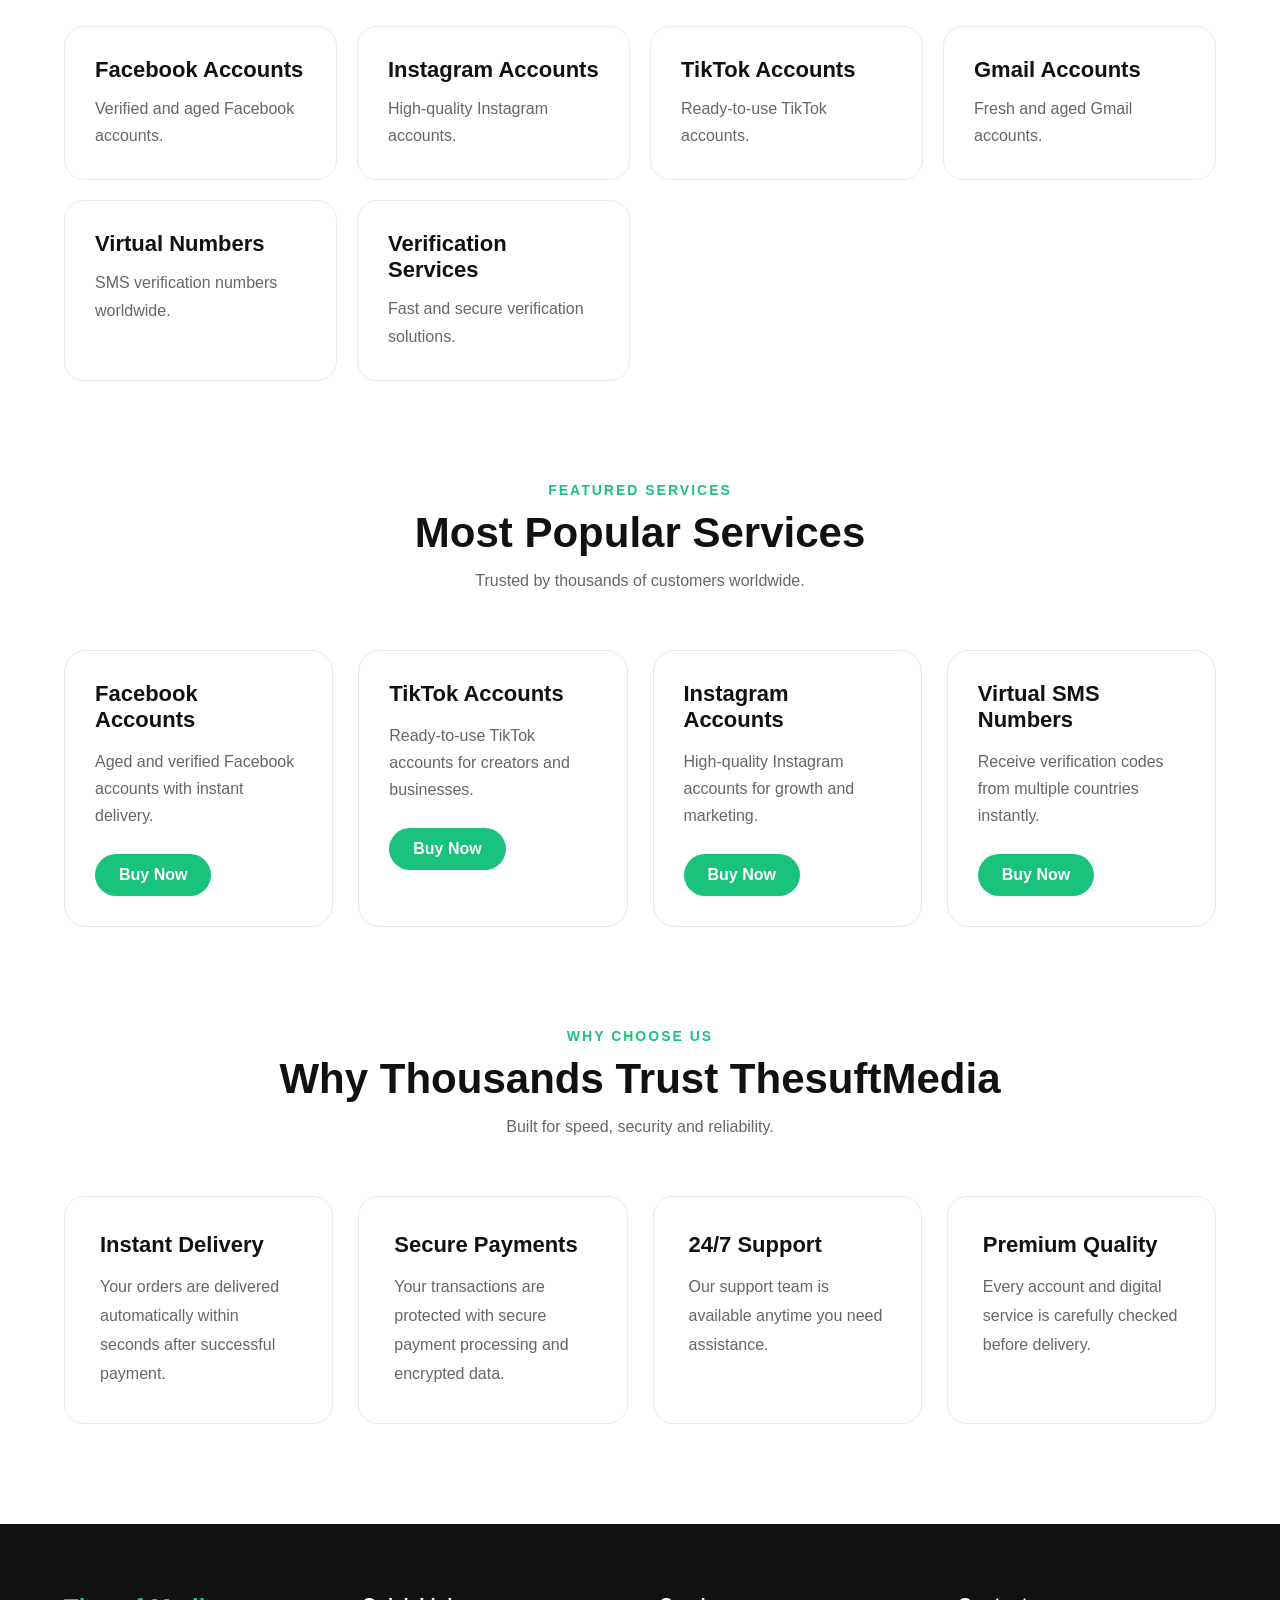
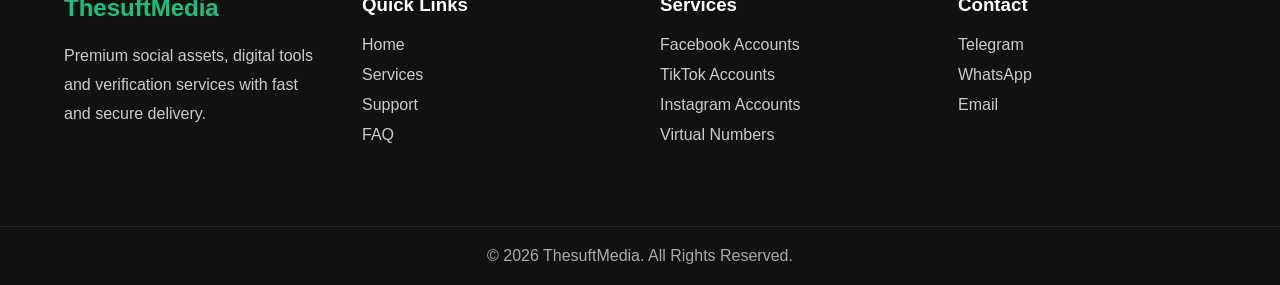
==== commit 6cac99fc: "Update logo image source for mobile view" ====
--- a/index.html
+++ b/index.html
@@ -19,7 +19,7 @@
 
 <div class="logo">
 
-<img src="logo.png" alt="logo">
+<img src="logo.png.jpg" class="mobile-logo" alt="ThesuftMedia">
 
 </div>
 
--- a/style.css
+++ b/style.css
@@ -410,3 +410,122 @@
     background:#19c37d;
     color:#fff;
 }
+/* ===========================
+   MOBILE MENU
+=========================== */
+
+.menu-overlay{
+    position:fixed;
+    top:0;
+    left:0;
+    width:100%;
+    height:100%;
+    background:rgba(0,0,0,.35);
+    opacity:0;
+    visibility:hidden;
+    transition:.3s;
+    z-index:999;
+}
+
+.mobile-menu{
+    position:fixed;
+    top:0;
+    right:-100%;
+    width:85%;
+    max-width:360px;
+    height:100vh;
+    background:#fff;
+    transition:.35s ease;
+    z-index:1000;
+    display:flex;
+    flex-direction:column;
+}
+
+.mobile-menu.active{
+    right:0;
+}
+
+.menu-overlay.active{
+    opacity:1;
+    visibility:visible;
+}
+
+.mobile-top{
+    display:flex;
+    justify-content:space-between;
+    align-items:center;
+    padding:30px 25px;
+}
+
+.mobile-logo{
+    width:130px;
+}
+
+.mobile-icons{
+    display:flex;
+    align-items:center;
+    gap:15px;
+}
+
+.mobile-icons button{
+    background:none;
+    border:none;
+    cursor:pointer;
+    color:#111;
+}
+
+.mobile-links{
+    display:flex;
+    flex-direction:column;
+    padding:10px 40px 20px;
+}
+
+.mobile-links a{
+    text-decoration:none;
+    color:#111;
+    font-size:18px;
+    font-weight:500;
+    padding:18px 0;
+}
+
+.mobile-buttons{
+    padding:25px;
+    border-top:1px solid #eee;
+    display:flex;
+    flex-direction:column;
+    gap:12px;
+}
+
+.signin-btn{
+    display:block;
+    text-align:center;
+    text-decoration:none;
+    color:#111;
+    border:2px solid #ddd;
+    border-radius:16px;
+    padding:14px;
+    font-size:16px;
+    margin-bottom:18px;
+    transition:.3s;
+}
+
+.signup-btn{
+    display:block;
+    text-align:center;
+    text-decoration:none;
+    background:#4d8608;
+    color:#fff;
+    border-radius:16px;
+    padding:14px;
+    font-size:16px;
+    font-weight:600;
+    transition:.3s;
+}
+
+.signin-btn:hover{
+    border-color:#4d8608;
+}
+
+.signup-btn:hover{
+    background:#3d6d06;
+}
